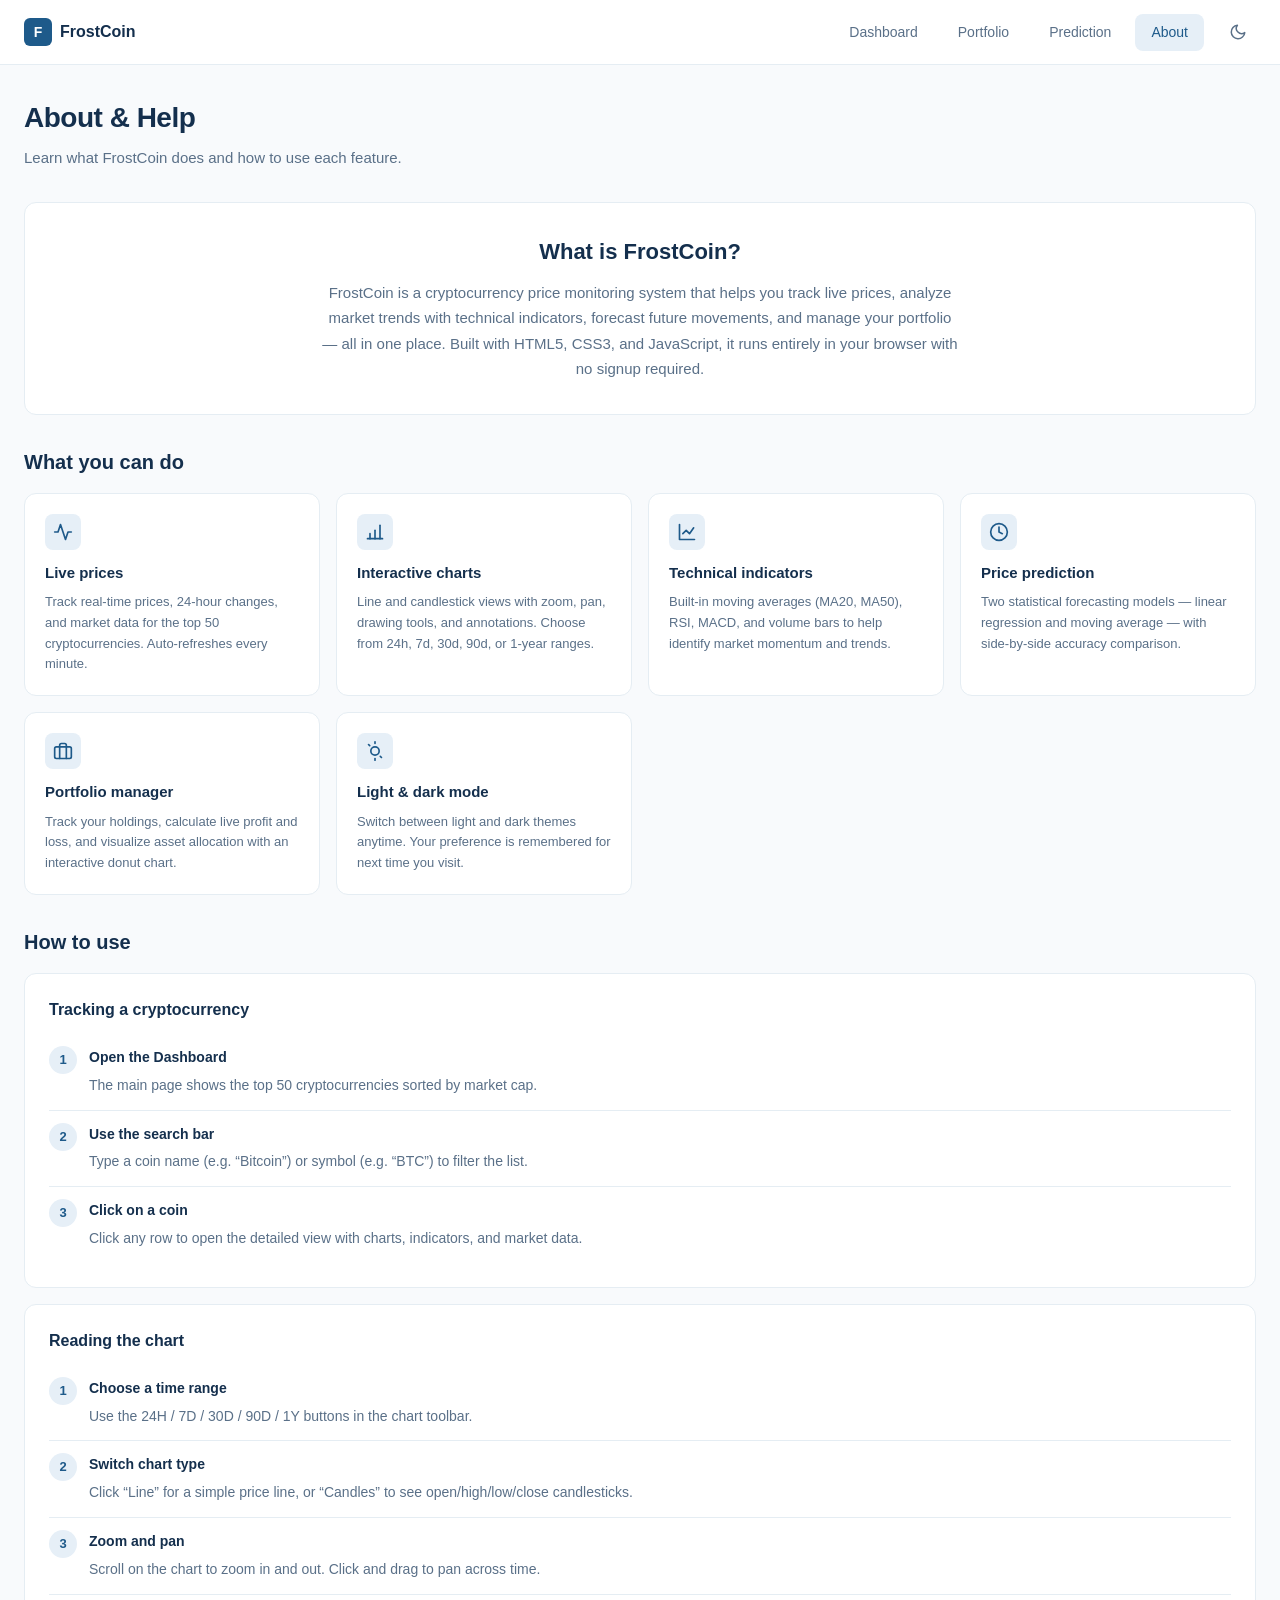
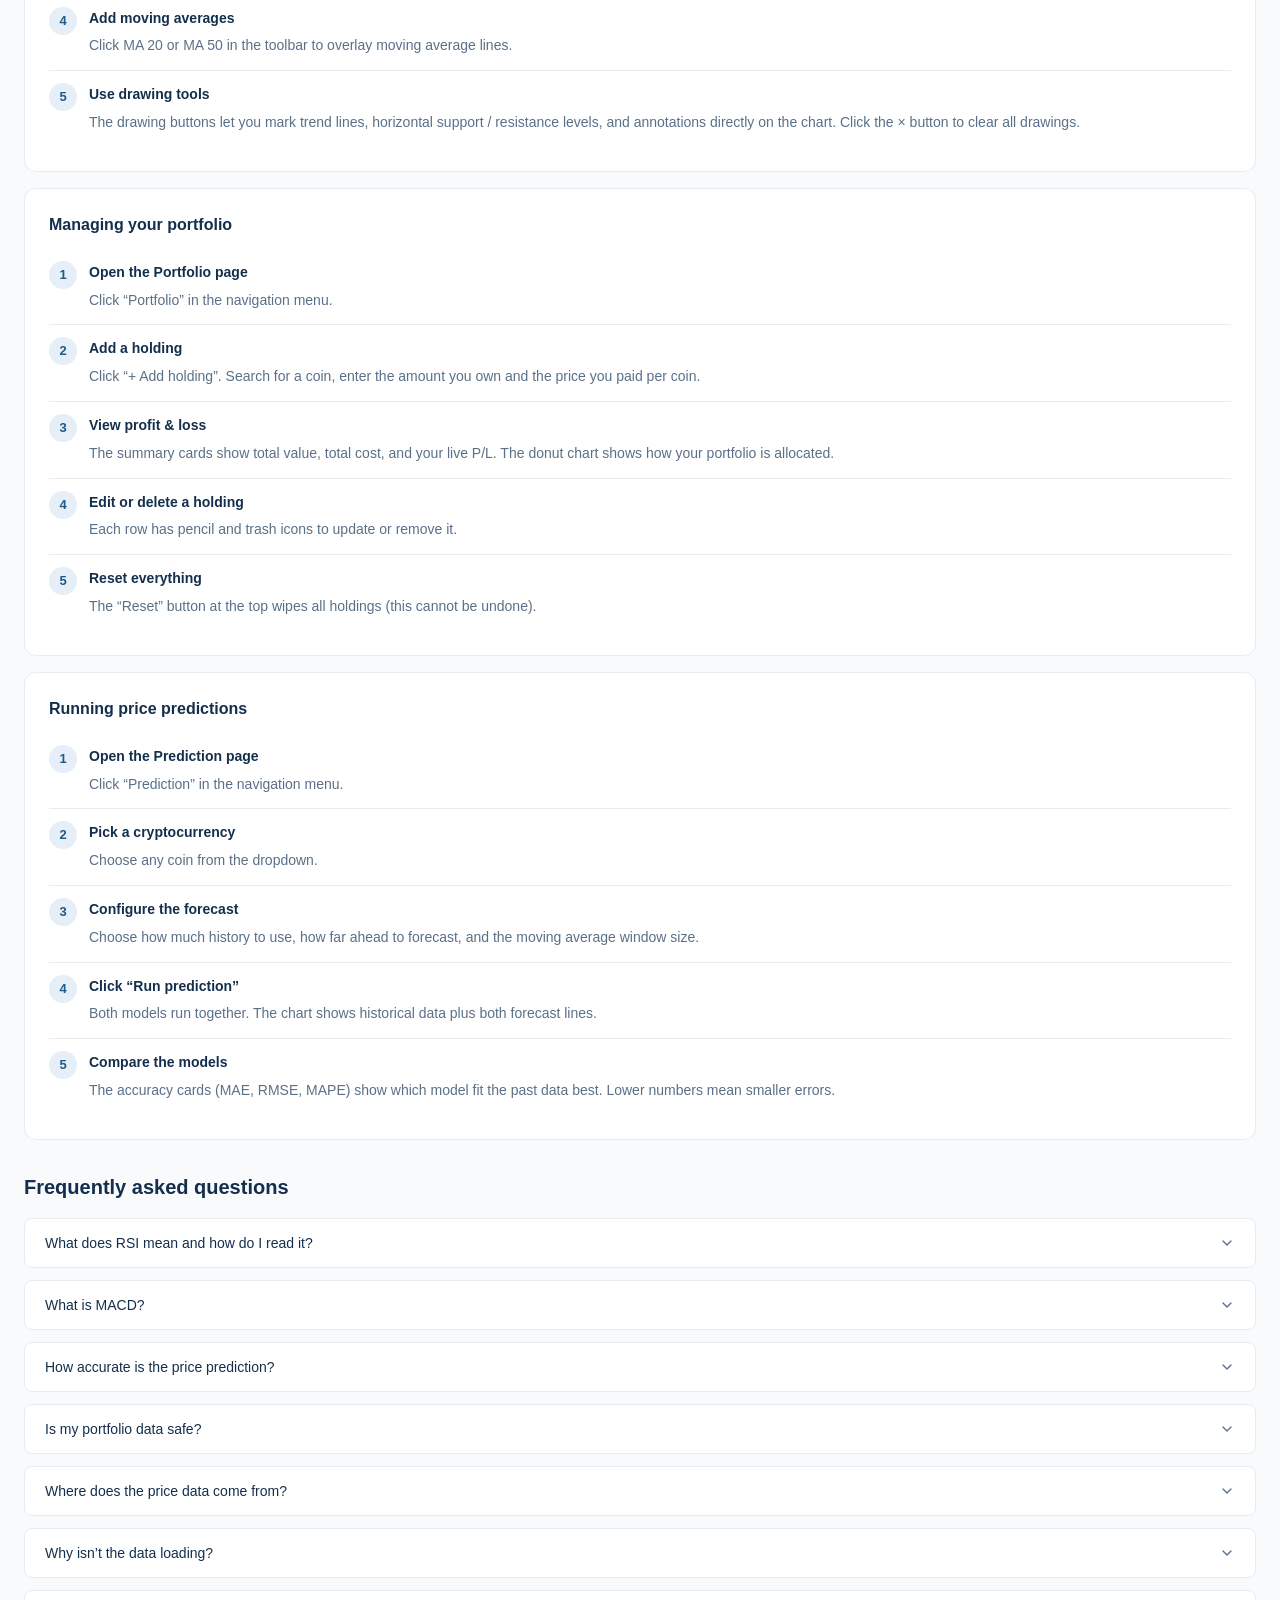
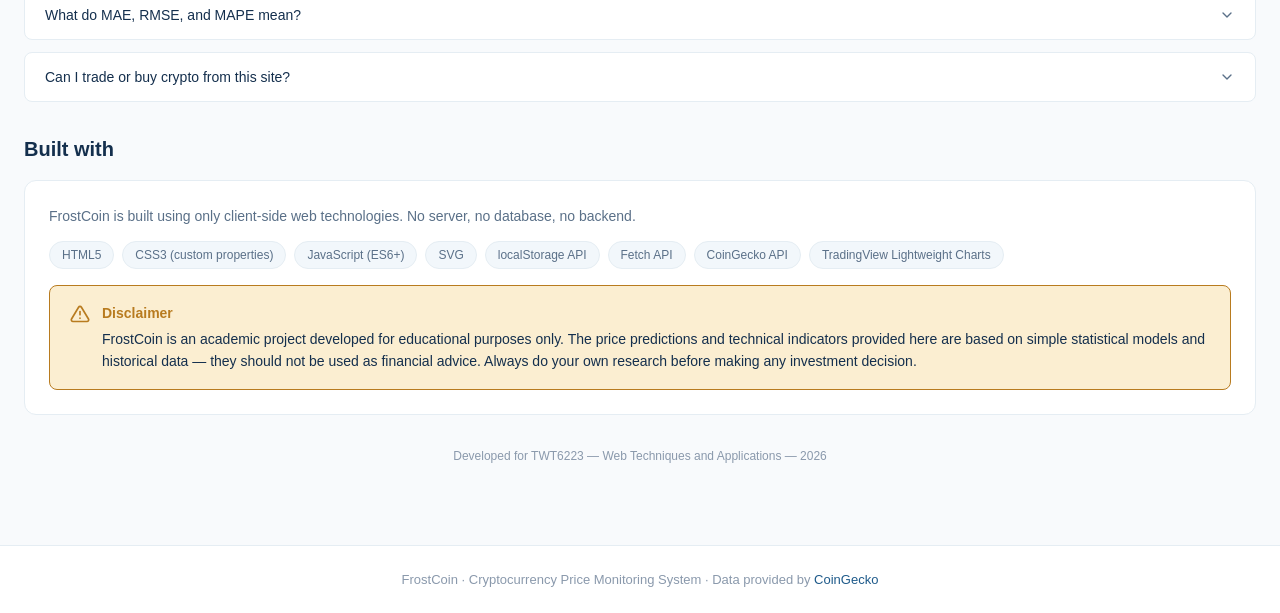
==== crypto-app/pages/about.html @ dbe39cd3 "Add About & Help page with FAQ" ====
<!DOCTYPE html>
<html lang="en">
<head>
    <meta charset="UTF-8">
    <meta name="viewport" content="width=device-width, initial-scale=1.0">
    <title>About &amp; Help — FrostCoin</title>
    <link rel="stylesheet" href="../css/styles.css">

    <!-- Apply saved theme immediately to avoid a flash of light theme on load -->
    <script>
        (function () {
            try {
                var saved = localStorage.getItem('frostcoin-theme');
                if (saved === 'dark') {
                    document.documentElement.setAttribute('data-theme', 'dark');
                }
            } catch (e) { /* localStorage blocked — default to light */ }
        })();
    </script>
</head>
<body>

    <!-- ============ Site header ============ -->
    <header class="site-header">
        <div class="header-container">
            <a href="../index.html" class="logo">
                <span class="logo-mark">F</span>
                <span>FrostCoin</span>
            </a>
            <nav class="main-nav">
                <a href="../index.html" class="nav-link">Dashboard</a>
                <a href="portfolio.html" class="nav-link">Portfolio</a>
                <a href="prediction.html" class="nav-link">Prediction</a>
                <a href="about.html" class="nav-link">About</a>

                <!-- Theme toggle: SVG icons drawn from scratch -->
                <button id="theme-toggle" class="theme-toggle"
                        aria-label="Toggle light or dark theme" title="Toggle theme">
                    <svg class="icon-sun" viewBox="0 0 24 24" fill="none"
                         stroke="currentColor" stroke-width="2"
                         stroke-linecap="round" stroke-linejoin="round">
                        <circle cx="12" cy="12" r="4"/>
                        <line x1="12" y1="2"  x2="12" y2="4"/>
                        <line x1="12" y1="20" x2="12" y2="22"/>
                        <line x1="2"  y1="12" x2="4"  y2="12"/>
                        <line x1="20" y1="12" x2="22" y2="12"/>
                        <line x1="4.93"  y1="4.93"  x2="6.34"  y2="6.34"/>
                        <line x1="17.66" y1="17.66" x2="19.07" y2="19.07"/>
                        <line x1="4.93"  y1="19.07" x2="6.34"  y2="17.66"/>
                        <line x1="17.66" y1="6.34"  x2="19.07" y2="4.93"/>
                    </svg>
                    <svg class="icon-moon" viewBox="0 0 24 24" fill="none"
                         stroke="currentColor" stroke-width="2"
                         stroke-linecap="round" stroke-linejoin="round">
                        <path d="M21 12.79A9 9 0 1 1 11.21 3 7 7 0 0 0 21 12.79z"/>
                    </svg>
                </button>
            </nav>
        </div>
    </header>

    <!-- ============ Main content ============ -->
    <main class="page-container">

        <div class="page-header">
            <h1 class="page-title">About &amp; Help</h1>
            <p class="page-subtitle">Learn what FrostCoin does and how to use each feature.</p>
        </div>

        <!-- ===== Hero / Intro ===== -->
        <div class="about-hero">
            <h2>What is FrostCoin?</h2>
            <p>
                FrostCoin is a cryptocurrency price monitoring system that helps you
                track live prices, analyze market trends with technical indicators,
                forecast future movements, and manage your portfolio &mdash; all in one
                place. Built with HTML5, CSS3, and JavaScript, it runs entirely in
                your browser with no signup required.
            </p>
        </div>

        <!-- ===== Features overview ===== -->
        <h2 class="section-title">What you can do</h2>
        <div class="feature-grid">
            <!-- Feature 1: Live Prices -->
            <div class="feature-card">
                <div class="feature-icon">
                    <svg viewBox="0 0 24 24" fill="none" stroke="currentColor" stroke-width="2"
                         stroke-linecap="round" stroke-linejoin="round">
                        <polyline points="22 12 18 12 15 21 9 3 6 12 2 12"/>
                    </svg>
                </div>
                <div class="feature-title">Live prices</div>
                <p class="feature-desc">
                    Track real-time prices, 24-hour changes, and market data for the
                    top 50 cryptocurrencies. Auto-refreshes every minute.
                </p>
            </div>

            <!-- Feature 2: Charts -->
            <div class="feature-card">
                <div class="feature-icon">
                    <svg viewBox="0 0 24 24" fill="none" stroke="currentColor" stroke-width="2"
                         stroke-linecap="round" stroke-linejoin="round">
                        <line x1="12" y1="20" x2="12" y2="10"/>
                        <line x1="18" y1="20" x2="18" y2="4"/>
                        <line x1="6"  y1="20" x2="6"  y2="14"/>
                        <line x1="3"  y1="20" x2="21" y2="20"/>
                    </svg>
                </div>
                <div class="feature-title">Interactive charts</div>
                <p class="feature-desc">
                    Line and candlestick views with zoom, pan, drawing tools, and
                    annotations. Choose from 24h, 7d, 30d, 90d, or 1-year ranges.
                </p>
            </div>

            <!-- Feature 3: Indicators -->
            <div class="feature-card">
                <div class="feature-icon">
                    <svg viewBox="0 0 24 24" fill="none" stroke="currentColor" stroke-width="2"
                         stroke-linecap="round" stroke-linejoin="round">
                        <path d="M3 3v18h18"/>
                        <path d="M7 14l4-4 4 4 5-7"/>
                    </svg>
                </div>
                <div class="feature-title">Technical indicators</div>
                <p class="feature-desc">
                    Built-in moving averages (MA20, MA50), RSI, MACD, and volume bars
                    to help identify market momentum and trends.
                </p>
            </div>

            <!-- Feature 4: Prediction -->
            <div class="feature-card">
                <div class="feature-icon">
                    <svg viewBox="0 0 24 24" fill="none" stroke="currentColor" stroke-width="2"
                         stroke-linecap="round" stroke-linejoin="round">
                        <circle cx="12" cy="12" r="10"/>
                        <polyline points="12 6 12 12 16 14"/>
                    </svg>
                </div>
                <div class="feature-title">Price prediction</div>
                <p class="feature-desc">
                    Two statistical forecasting models &mdash; linear regression and
                    moving average &mdash; with side-by-side accuracy comparison.
                </p>
            </div>

            <!-- Feature 5: Portfolio -->
            <div class="feature-card">
                <div class="feature-icon">
                    <svg viewBox="0 0 24 24" fill="none" stroke="currentColor" stroke-width="2"
                         stroke-linecap="round" stroke-linejoin="round">
                        <rect x="2" y="7" width="20" height="14" rx="2" ry="2"/>
                        <path d="M16 21V5a2 2 0 0 0-2-2h-4a2 2 0 0 0-2 2v16"/>
                    </svg>
                </div>
                <div class="feature-title">Portfolio manager</div>
                <p class="feature-desc">
                    Track your holdings, calculate live profit and loss, and visualize
                    asset allocation with an interactive donut chart.
                </p>
            </div>

            <!-- Feature 6: Themes -->
            <div class="feature-card">
                <div class="feature-icon">
                    <svg viewBox="0 0 24 24" fill="none" stroke="currentColor" stroke-width="2"
                         stroke-linecap="round" stroke-linejoin="round">
                        <circle cx="12" cy="12" r="5"/>
                        <line x1="12" y1="1" x2="12" y2="3"/>
                        <line x1="12" y1="21" x2="12" y2="23"/>
                        <line x1="4.22" y1="4.22" x2="5.64" y2="5.64"/>
                        <line x1="18.36" y1="18.36" x2="19.78" y2="19.78"/>
                    </svg>
                </div>
                <div class="feature-title">Light &amp; dark mode</div>
                <p class="feature-desc">
                    Switch between light and dark themes anytime. Your preference is
                    remembered for next time you visit.
                </p>
            </div>
        </div>

        <!-- ===== How-to guides ===== -->
        <h2 class="section-title">How to use</h2>

        <!-- Guide 1: Track a coin -->
        <div class="card" style="margin-bottom: var(--space-4);">
            <h3 class="card-title" style="margin-bottom: var(--space-3);">Tracking a cryptocurrency</h3>
            <ol class="steps-list">
                <li>
                    <strong>Open the Dashboard</strong>
                    The main page shows the top 50 cryptocurrencies sorted by market cap.
                </li>
                <li>
                    <strong>Use the search bar</strong>
                    Type a coin name (e.g. &ldquo;Bitcoin&rdquo;) or symbol (e.g. &ldquo;BTC&rdquo;)
                    to filter the list.
                </li>
                <li>
                    <strong>Click on a coin</strong>
                    Click any row to open the detailed view with charts, indicators, and
                    market data.
                </li>
            </ol>
        </div>

        <!-- Guide 2: Read the charts -->
        <div class="card" style="margin-bottom: var(--space-4);">
            <h3 class="card-title" style="margin-bottom: var(--space-3);">Reading the chart</h3>
            <ol class="steps-list">
                <li>
                    <strong>Choose a time range</strong>
                    Use the 24H / 7D / 30D / 90D / 1Y buttons in the chart toolbar.
                </li>
                <li>
                    <strong>Switch chart type</strong>
                    Click &ldquo;Line&rdquo; for a simple price line, or &ldquo;Candles&rdquo;
                    to see open/high/low/close candlesticks.
                </li>
                <li>
                    <strong>Zoom and pan</strong>
                    Scroll on the chart to zoom in and out. Click and drag to pan
                    across time.
                </li>
                <li>
                    <strong>Add moving averages</strong>
                    Click MA 20 or MA 50 in the toolbar to overlay moving average lines.
                </li>
                <li>
                    <strong>Use drawing tools</strong>
                    The drawing buttons let you mark trend lines, horizontal support /
                    resistance levels, and annotations directly on the chart. Click the
                    &times; button to clear all drawings.
                </li>
            </ol>
        </div>

        <!-- Guide 3: Manage portfolio -->
        <div class="card" style="margin-bottom: var(--space-4);">
            <h3 class="card-title" style="margin-bottom: var(--space-3);">Managing your portfolio</h3>
            <ol class="steps-list">
                <li>
                    <strong>Open the Portfolio page</strong>
                    Click &ldquo;Portfolio&rdquo; in the navigation menu.
                </li>
                <li>
                    <strong>Add a holding</strong>
                    Click &ldquo;+ Add holding&rdquo;. Search for a coin, enter the
                    amount you own and the price you paid per coin.
                </li>
                <li>
                    <strong>View profit &amp; loss</strong>
                    The summary cards show total value, total cost, and your live P/L.
                    The donut chart shows how your portfolio is allocated.
                </li>
                <li>
                    <strong>Edit or delete a holding</strong>
                    Each row has pencil and trash icons to update or remove it.
                </li>
                <li>
                    <strong>Reset everything</strong>
                    The &ldquo;Reset&rdquo; button at the top wipes all holdings (this
                    cannot be undone).
                </li>
            </ol>
        </div>

        <!-- Guide 4: Use prediction -->
        <div class="card" style="margin-bottom: var(--space-4);">
            <h3 class="card-title" style="margin-bottom: var(--space-3);">Running price predictions</h3>
            <ol class="steps-list">
                <li>
                    <strong>Open the Prediction page</strong>
                    Click &ldquo;Prediction&rdquo; in the navigation menu.
                </li>
                <li>
                    <strong>Pick a cryptocurrency</strong>
                    Choose any coin from the dropdown.
                </li>
                <li>
                    <strong>Configure the forecast</strong>
                    Choose how much history to use, how far ahead to forecast, and the
                    moving average window size.
                </li>
                <li>
                    <strong>Click &ldquo;Run prediction&rdquo;</strong>
                    Both models run together. The chart shows historical data plus
                    both forecast lines.
                </li>
                <li>
                    <strong>Compare the models</strong>
                    The accuracy cards (MAE, RMSE, MAPE) show which model fit the past
                    data best. Lower numbers mean smaller errors.
                </li>
            </ol>
        </div>

        <!-- ===== FAQ ===== -->
        <h2 class="section-title">Frequently asked questions</h2>
        <ul class="faq-list">

            <li class="faq-item">
                <button class="faq-question">
                    What does RSI mean and how do I read it?
                    <svg class="faq-toggle-icon" viewBox="0 0 24 24" fill="none"
                         stroke="currentColor" stroke-width="2"
                         stroke-linecap="round" stroke-linejoin="round">
                        <polyline points="6 9 12 15 18 9"/>
                    </svg>
                </button>
                <div class="faq-answer">
                    RSI (Relative Strength Index) is a momentum indicator that ranges
                    from 0 to 100. Traditionally, an RSI above 70 suggests the asset
                    may be <em>overbought</em> (price has risen too fast and could
                    reverse), while an RSI below 30 suggests it may be <em>oversold</em>
                    (price has fallen too fast and could bounce). Values between 30
                    and 70 indicate neutral momentum.
                </div>
            </li>

            <li class="faq-item">
                <button class="faq-question">
                    What is MACD?
                    <svg class="faq-toggle-icon" viewBox="0 0 24 24" fill="none"
                         stroke="currentColor" stroke-width="2"
                         stroke-linecap="round" stroke-linejoin="round">
                        <polyline points="6 9 12 15 18 9"/>
                    </svg>
                </button>
                <div class="faq-answer">
                    MACD (Moving Average Convergence Divergence) compares a fast
                    exponential moving average (12 periods) with a slow one (26
                    periods). When MACD is above its signal line (9-period EMA of
                    MACD), momentum is generally bullish. When MACD is below the
                    signal line, momentum is generally bearish.
                </div>
            </li>

            <li class="faq-item">
                <button class="faq-question">
                    How accurate is the price prediction?
                    <svg class="faq-toggle-icon" viewBox="0 0 24 24" fill="none"
                         stroke="currentColor" stroke-width="2"
                         stroke-linecap="round" stroke-linejoin="round">
                        <polyline points="6 9 12 15 18 9"/>
                    </svg>
                </button>
                <div class="faq-answer">
                    The two models in FrostCoin (linear regression and moving average)
                    are simple statistical forecasts based on historical price data
                    only. They cannot account for news, regulation, sentiment, or
                    other real-world events that drive cryptocurrency prices. The
                    accuracy metrics (MAE, RMSE, MAPE) shown on the prediction page
                    measure how well each model fits past data &mdash; not how well it
                    will predict the future. <strong>These predictions are not
                    financial advice.</strong>
                </div>
            </li>

            <li class="faq-item">
                <button class="faq-question">
                    Is my portfolio data safe?
                    <svg class="faq-toggle-icon" viewBox="0 0 24 24" fill="none"
                         stroke="currentColor" stroke-width="2"
                         stroke-linecap="round" stroke-linejoin="round">
                        <polyline points="6 9 12 15 18 9"/>
                    </svg>
                </button>
                <div class="faq-answer">
                    All portfolio data is stored locally in your own browser using
                    localStorage. Nothing is sent to any server. Clearing your browser
                    data or using a different browser will remove your portfolio. There
                    is no signup, no account, and no cloud sync.
                </div>
            </li>

            <li class="faq-item">
                <button class="faq-question">
                    Where does the price data come from?
                    <svg class="faq-toggle-icon" viewBox="0 0 24 24" fill="none"
                         stroke="currentColor" stroke-width="2"
                         stroke-linecap="round" stroke-linejoin="round">
                        <polyline points="6 9 12 15 18 9"/>
                    </svg>
                </button>
                <div class="faq-answer">
                    All cryptocurrency data comes from the
                    <a href="https://www.coingecko.com/" target="_blank" rel="noopener">CoinGecko</a>
                    public API. CoinGecko aggregates data from hundreds of exchanges
                    and updates roughly every 1&ndash;2 minutes. FrostCoin caches API
                    responses for 60 seconds to stay within free-tier rate limits.
                </div>
            </li>

            <li class="faq-item">
                <button class="faq-question">
                    Why isn&rsquo;t the data loading?
                    <svg class="faq-toggle-icon" viewBox="0 0 24 24" fill="none"
                         stroke="currentColor" stroke-width="2"
                         stroke-linecap="round" stroke-linejoin="round">
                        <polyline points="6 9 12 15 18 9"/>
                    </svg>
                </button>
                <div class="faq-answer">
                    A few common causes: (1) you&rsquo;re offline &mdash; FrostCoin needs
                    internet to fetch live prices; (2) the CoinGecko free API is
                    temporarily rate-limited &mdash; wait a minute and refresh;
                    (3) your browser is blocking the request &mdash; try a different
                    browser or check the developer console for errors.
                </div>
            </li>

            <li class="faq-item">
                <button class="faq-question">
                    What do MAE, RMSE, and MAPE mean?
                    <svg class="faq-toggle-icon" viewBox="0 0 24 24" fill="none"
                         stroke="currentColor" stroke-width="2"
                         stroke-linecap="round" stroke-linejoin="round">
                        <polyline points="6 9 12 15 18 9"/>
                    </svg>
                </button>
                <div class="faq-answer">
                    These are accuracy metrics that measure how close a model&rsquo;s
                    predictions were to the actual prices.
                    <strong>MAE</strong> (Mean Absolute Error) is the average absolute
                    difference in dollars.
                    <strong>RMSE</strong> (Root Mean Squared Error) is similar but
                    penalizes large errors more heavily.
                    <strong>MAPE</strong> (Mean Absolute Percentage Error) expresses
                    the error as a percentage of the actual price, which is useful
                    when comparing different coins. Lower numbers indicate better fit.
                </div>
            </li>

            <li class="faq-item">
                <button class="faq-question">
                    Can I trade or buy crypto from this site?
                    <svg class="faq-toggle-icon" viewBox="0 0 24 24" fill="none"
                         stroke="currentColor" stroke-width="2"
                         stroke-linecap="round" stroke-linejoin="round">
                        <polyline points="6 9 12 15 18 9"/>
                    </svg>
                </button>
                <div class="faq-answer">
                    No. FrostCoin is a monitoring and analysis tool only. You cannot
                    buy, sell, or transfer cryptocurrency through this site. The
                    portfolio feature is for tracking purposes &mdash; you record what
                    you already own elsewhere.
                </div>
            </li>

        </ul>

        <!-- ===== Tech stack ===== -->
        <h2 class="section-title">Built with</h2>
        <div class="card">
            <p style="color: var(--text-secondary); font-size: 14px; line-height: 1.7;">
                FrostCoin is built using only client-side web technologies. No
                server, no database, no backend.
            </p>
            <div class="tech-stack">
                <span class="tech-pill">HTML5</span>
                <span class="tech-pill">CSS3 (custom properties)</span>
                <span class="tech-pill">JavaScript (ES6+)</span>
                <span class="tech-pill">SVG</span>
                <span class="tech-pill">localStorage API</span>
                <span class="tech-pill">Fetch API</span>
                <span class="tech-pill">CoinGecko API</span>
                <span class="tech-pill">TradingView Lightweight Charts</span>
            </div>

            <!-- Disclaimer -->
            <div class="disclaimer">
                <svg viewBox="0 0 24 24" fill="none" stroke="currentColor" stroke-width="2"
                     stroke-linecap="round" stroke-linejoin="round">
                    <path d="M10.29 3.86L1.82 18a2 2 0 0 0 1.71 3h16.94a2 2 0 0 0 1.71-3L13.71 3.86a2 2 0 0 0-3.42 0z"/>
                    <line x1="12" y1="9"  x2="12" y2="13"/>
                    <line x1="12" y1="17" x2="12.01" y2="17"/>
                </svg>
                <div>
                    <strong>Disclaimer</strong>
                    FrostCoin is an academic project developed for educational purposes
                    only. The price predictions and technical indicators provided here
                    are based on simple statistical models and historical data &mdash;
                    they should not be used as financial advice. Always do your own
                    research before making any investment decision.
                </div>
            </div>
        </div>

        <!-- Course context -->
        <p style="text-align: center; color: var(--text-tertiary); font-size: 12px; margin-top: var(--space-8);">
            Developed for TWT6223 &mdash; Web Techniques and Applications &mdash; 2026
        </p>

    </main>

    <!-- ============ Footer ============ -->
    <footer class="site-footer">
        <p>FrostCoin &middot; Cryptocurrency Price Monitoring System &middot;
           Data provided by <a href="https://www.coingecko.com/" target="_blank" rel="noopener">CoinGecko</a></p>
    </footer>

    <!-- ============ Application scripts ============ -->
    <script src="../js/theme.js"></script>
    <script src="../js/utils.js"></script>
    <script src="../js/about.js"></script>
</body>
</html>
---- crypto-app/css/styles.css ----
/* ==========================================================================
   Cryptocurrency Price Monitoring System — Main Stylesheet
   Design palette: Arctic Ice (Option B)
   ========================================================================== */


/* --------------------------------------------------------------------------
   1. Design tokens (CSS variables)
   All colors, spacing, fonts in one place. Edit here to update entire site.
   -------------------------------------------------------------------------- */
:root {
    /* Backgrounds */
    --bg-page: #F8FAFC;
    --bg-card: #FFFFFF;
    --bg-hover: #F2F7FB;
    --bg-input: #FFFFFF;

    /* Text */
    --text-primary: #142F4D;
    --text-secondary: #5A7088;
    --text-tertiary: #8A99AC;
    --text-inverse: #FFFFFF;

    /* Accent (Arctic blue) */
    --accent: #1E5A8A;
    --accent-light: #3B85C4;
    --accent-bg: #E6EFF7;

    /* Semantic */
    --success: #2E6B3F;
    --success-bg: #DCEBDC;
    --danger: #B23A3A;
    --danger-bg: #F7E0E0;
    --warning: #B87B1F;
    --warning-bg: #FBEED1;

    /* Borders */
    --border-light: #E5EDF3;
    --border-medium: #D0DCE7;
    --border-strong: #A8BACB;

    /* Spacing */
    --space-1: 4px;
    --space-2: 8px;
    --space-3: 12px;
    --space-4: 16px;
    --space-5: 20px;
    --space-6: 24px;
    --space-8: 32px;
    --space-10: 40px;
    --space-12: 48px;

    /* Radius */
    --radius-sm: 6px;
    --radius-md: 8px;
    --radius-lg: 12px;
    --radius-full: 999px;

    /* Typography */
    --font-sans: -apple-system, BlinkMacSystemFont, "Segoe UI", Roboto,
                 "Helvetica Neue", Arial, sans-serif;
    --font-mono: "SF Mono", Monaco, Consolas, "Courier New", monospace;

    /* Transitions */
    --transition-fast: 0.15s ease;
    --transition-base: 0.25s ease;

    /* Shadows */
    --shadow-sm: 0 1px 2px rgba(20, 47, 77, 0.04);
    --shadow-md: 0 2px 8px rgba(20, 47, 77, 0.06);
}


/* --------------------------------------------------------------------------
   1b. Dark mode overrides
   When the <html> element has the attribute data-theme="dark", these
   variables override the defaults defined in :root above. Because every
   color in the app references a CSS variable, switching themes is instant.
   -------------------------------------------------------------------------- */
html[data-theme="dark"] {
    /* Backgrounds — deep navy, NOT pure black (research shows pure black
       causes excessive contrast and eye strain) */
    --bg-page: #0F1B2D;
    --bg-card: #162338;
    --bg-hover: #1E2D45;
    --bg-input: #1E2D45;

    /* Text */
    --text-primary:   #E8EEF5;
    --text-secondary: #A0B0C5;
    --text-tertiary:  #6F8198;
    --text-inverse:   #0F1B2D;

    /* Accent — slightly brighter blue for dark backgrounds */
    --accent:       #5BA3DD;
    --accent-light: #7DBBE8;
    --accent-bg:    rgba(91, 163, 221, 0.15);

    /* Semantic — desaturated for dark backgrounds (Material Design guideline) */
    --success:    #6FAF7E;
    --success-bg: rgba(111, 175, 126, 0.15);
    --danger:     #D67878;
    --danger-bg:  rgba(214, 120, 120, 0.15);
    --warning:    #DDA651;
    --warning-bg: rgba(221, 166, 81, 0.15);

    /* Borders */
    --border-light:  #243450;
    --border-medium: #324562;
    --border-strong: #4A5F7E;

    /* Shadows — slightly darker on dark backgrounds */
    --shadow-sm: 0 1px 2px rgba(0, 0, 0, 0.20);
    --shadow-md: 0 2px 8px rgba(0, 0, 0, 0.25);
}


/* --------------------------------------------------------------------------
   1c. Theme toggle button
   -------------------------------------------------------------------------- */
.theme-toggle {
    width: 36px;
    height: 36px;
    border-radius: var(--radius-md);
    background: transparent;
    color: var(--text-secondary);
    display: flex;
    align-items: center;
    justify-content: center;
    transition: all var(--transition-fast);
    margin-left: var(--space-2);
}

.theme-toggle:hover {
    background: var(--bg-hover);
    color: var(--text-primary);
}

.theme-toggle svg {
    width: 18px;
    height: 18px;
}

/* Show sun icon when in dark mode (so user clicks it to go to light mode),
   show moon icon when in light mode (so user clicks it to go to dark mode) */
.theme-toggle .icon-sun  { display: none; }
.theme-toggle .icon-moon { display: block; }
html[data-theme="dark"] .theme-toggle .icon-sun  { display: block; }
html[data-theme="dark"] .theme-toggle .icon-moon { display: none; }


/* --------------------------------------------------------------------------
   2. Reset and base
   -------------------------------------------------------------------------- */
*, *::before, *::after { box-sizing: border-box; margin: 0; padding: 0; }

html { font-size: 16px; scroll-behavior: smooth; }

body {
    font-family: var(--font-sans);
    font-size: 14px;
    line-height: 1.5;
    color: var(--text-primary);
    background-color: var(--bg-page);
    -webkit-font-smoothing: antialiased;
    min-height: 100vh;
    display: flex;
    flex-direction: column;
}

a { color: var(--accent); text-decoration: none; transition: color var(--transition-fast); }
a:hover { color: var(--accent-light); }

button { font-family: inherit; cursor: pointer; border: none; background: none; }
input, select, textarea { font-family: inherit; font-size: inherit; }


/* --------------------------------------------------------------------------
   3. Header / Navigation
   -------------------------------------------------------------------------- */
.site-header {
    background-color: var(--bg-card);
    border-bottom: 1px solid var(--border-light);
    position: sticky;
    top: 0;
    z-index: 100;
}

.header-container {
    max-width: 1280px;
    margin: 0 auto;
    padding: 0 var(--space-6);
    display: flex;
    align-items: center;
    justify-content: space-between;
    height: 64px;
}

.logo {
    display: flex;
    align-items: center;
    gap: var(--space-2);
    font-size: 16px;
    font-weight: 600;
    color: var(--text-primary);
}

.logo-mark {
    width: 28px;
    height: 28px;
    border-radius: var(--radius-sm);
    background: var(--accent);
    display: flex;
    align-items: center;
    justify-content: center;
    color: var(--text-inverse);
    font-weight: 700;
    font-size: 14px;
}

.main-nav { display: flex; gap: var(--space-2); }

.nav-link {
    padding: var(--space-2) var(--space-4);
    border-radius: var(--radius-md);
    font-size: 14px;
    font-weight: 500;
    color: var(--text-secondary);
    transition: all var(--transition-fast);
}

.nav-link:hover { background-color: var(--bg-hover); color: var(--text-primary); }
.nav-link.active { background-color: var(--accent-bg); color: var(--accent); }


/* --------------------------------------------------------------------------
   4. Layout containers
   -------------------------------------------------------------------------- */
.page-container {
    max-width: 1280px;
    margin: 0 auto;
    padding: var(--space-8) var(--space-6);
    width: 100%;
    flex: 1;
}

.page-header { margin-bottom: var(--space-8); }

.page-title {
    font-size: 28px;
    font-weight: 600;
    color: var(--text-primary);
    margin-bottom: var(--space-2);
    letter-spacing: -0.5px;
}

.page-subtitle { font-size: 15px; color: var(--text-secondary); }


/* --------------------------------------------------------------------------
   5. Cards
   -------------------------------------------------------------------------- */
.card {
    background-color: var(--bg-card);
    border: 1px solid var(--border-light);
    border-radius: var(--radius-lg);
    padding: var(--space-6);
    transition: border-color var(--transition-fast);
}

.card:hover { border-color: var(--border-medium); }

.card-header {
    display: flex;
    align-items: center;
    justify-content: space-between;
    margin-bottom: var(--space-4);
    padding-bottom: var(--space-4);
    border-bottom: 1px solid var(--border-light);
    flex-wrap: wrap;
    gap: var(--space-3);
}

.card-title { font-size: 16px; font-weight: 600; color: var(--text-primary); }


/* --------------------------------------------------------------------------
   6. Stat / Metric cards
   -------------------------------------------------------------------------- */
.stat-grid {
    display: grid;
    grid-template-columns: repeat(auto-fit, minmax(200px, 1fr));
    gap: var(--space-4);
    margin-bottom: var(--space-8);
}

.stat-card {
    background: var(--bg-card);
    border: 1px solid var(--border-light);
    border-radius: var(--radius-lg);
    padding: var(--space-5);
}

.stat-label {
    font-size: 12px;
    font-weight: 500;
    color: var(--text-secondary);
    text-transform: uppercase;
    letter-spacing: 0.5px;
    margin-bottom: var(--space-2);
}

.stat-value {
    font-size: 24px;
    font-weight: 600;
    color: var(--text-primary);
    margin-bottom: var(--space-1);
}

.stat-change { font-size: 13px; font-weight: 500; }
.stat-change.positive { color: var(--success); }
.stat-change.negative { color: var(--danger); }


/* --------------------------------------------------------------------------
   7. Search bar
   -------------------------------------------------------------------------- */
.search-wrapper { position: relative; margin-bottom: var(--space-6); }

.search-input {
    width: 100%;
    padding: var(--space-3) var(--space-4) var(--space-3) var(--space-10);
    border: 1px solid var(--border-light);
    border-radius: var(--radius-md);
    background: var(--bg-input);
    font-size: 14px;
    color: var(--text-primary);
    transition: all var(--transition-fast);
}

.search-input:focus {
    outline: none;
    border-color: var(--accent);
    box-shadow: 0 0 0 3px var(--accent-bg);
}

.search-input::placeholder { color: var(--text-tertiary); }

.search-icon {
    position: absolute;
    left: var(--space-4);
    top: 50%;
    transform: translateY(-50%);
    width: 16px;
    height: 16px;
    color: var(--text-tertiary);
    pointer-events: none;
}


/* --------------------------------------------------------------------------
   8. Coin table
   -------------------------------------------------------------------------- */
.coin-table-wrapper {
    background: var(--bg-card);
    border: 1px solid var(--border-light);
    border-radius: var(--radius-lg);
    overflow: hidden;
}

.coin-table { width: 100%; border-collapse: collapse; }

.coin-table thead {
    background: var(--bg-hover);
    border-bottom: 1px solid var(--border-light);
}

.coin-table th {
    padding: var(--space-3) var(--space-4);
    text-align: left;
    font-size: 12px;
    font-weight: 500;
    color: var(--text-secondary);
    text-transform: uppercase;
    letter-spacing: 0.5px;
}

.coin-table th.numeric, .coin-table td.numeric { text-align: right; }

.coin-table td {
    padding: var(--space-4);
    border-bottom: 1px solid var(--border-light);
    font-size: 14px;
    color: var(--text-primary);
    vertical-align: middle;
}

.coin-table tr:last-child td { border-bottom: none; }

.coin-table tbody tr {
    cursor: pointer;
    transition: background var(--transition-fast);
}

.coin-table tbody tr:hover { background: var(--bg-hover); }

.coin-name-cell {
    display: flex;
    align-items: center;
    gap: var(--space-3);
}

.coin-icon {
    width: 28px;
    height: 28px;
    border-radius: 50%;
    background: var(--bg-hover);
}

.coin-name { font-weight: 500; color: var(--text-primary); }

.coin-symbol {
    font-size: 12px;
    color: var(--text-secondary);
    text-transform: uppercase;
    margin-left: var(--space-2);
}

.price-change {
    font-weight: 500;
    padding: 2px var(--space-2);
    border-radius: var(--radius-sm);
    font-size: 13px;
    display: inline-block;
}

.price-change.positive { color: var(--success); background: var(--success-bg); }
.price-change.negative { color: var(--danger); background: var(--danger-bg); }


/* --------------------------------------------------------------------------
   9. Buttons
   -------------------------------------------------------------------------- */
.btn {
    display: inline-flex;
    align-items: center;
    justify-content: center;
    gap: var(--space-2);
    padding: var(--space-3) var(--space-5);
    border-radius: var(--radius-md);
    font-size: 14px;
    font-weight: 500;
    transition: all var(--transition-fast);
    border: 1px solid transparent;
    cursor: pointer;
}

.btn-primary { background: var(--accent); color: var(--text-inverse); }
.btn-primary:hover { background: var(--accent-light); }

.btn-secondary {
    background: var(--bg-card);
    color: var(--text-primary);
    border-color: var(--border-light);
}
.btn-secondary:hover { border-color: var(--border-medium); background: var(--bg-hover); }

.btn-danger { background: var(--danger-bg); color: var(--danger); }
.btn-danger:hover { background: #F0CECE; }

.btn-sm { padding: var(--space-2) var(--space-3); font-size: 13px; }


/* --------------------------------------------------------------------------
   10. Loading / error / empty states
   -------------------------------------------------------------------------- */
.loading-state, .error-state, .empty-state {
    padding: var(--space-12) var(--space-6);
    text-align: center;
    color: var(--text-secondary);
}

.loading-spinner {
    display: inline-block;
    width: 32px;
    height: 32px;
    border: 3px solid var(--border-light);
    border-top-color: var(--accent);
    border-radius: 50%;
    animation: spin 0.8s linear infinite;
    margin-bottom: var(--space-4);
}

@keyframes spin { to { transform: rotate(360deg); } }

.error-state .error-icon { font-size: 32px; margin-bottom: var(--space-3); color: var(--danger); }


/* --------------------------------------------------------------------------
   11. Toast notifications
   -------------------------------------------------------------------------- */
.toast-container {
    position: fixed;
    bottom: var(--space-6);
    right: var(--space-6);
    z-index: 1000;
    display: flex;
    flex-direction: column;
    gap: var(--space-2);
}

.toast {
    background: var(--bg-card);
    border: 1px solid var(--border-light);
    border-radius: var(--radius-md);
    padding: var(--space-3) var(--space-4);
    box-shadow: var(--shadow-md);
    font-size: 14px;
    min-width: 240px;
    animation: slideIn 0.25s ease;
}

.toast.success { border-left: 3px solid var(--success); }
.toast.error   { border-left: 3px solid var(--danger); }
.toast.warning { border-left: 3px solid var(--warning); }

@keyframes slideIn {
    from { transform: translateX(100%); opacity: 0; }
    to   { transform: translateX(0); opacity: 1; }
}


/* --------------------------------------------------------------------------
   12. Footer
   -------------------------------------------------------------------------- */
.site-footer {
    border-top: 1px solid var(--border-light);
    background: var(--bg-card);
    padding: var(--space-6);
    text-align: center;
    font-size: 13px;
    color: var(--text-tertiary);
    margin-top: var(--space-12);
}


/* --------------------------------------------------------------------------
   13. Chart-page-specific styles
   -------------------------------------------------------------------------- */
.coin-detail-header {
    display: flex;
    align-items: center;
    gap: var(--space-4);
    margin-bottom: var(--space-6);
    flex-wrap: wrap;
}

.coin-detail-icon {
    width: 48px;
    height: 48px;
    border-radius: 50%;
    background: var(--bg-hover);
}

.coin-detail-name {
    font-size: 24px;
    font-weight: 600;
    color: var(--text-primary);
}

.coin-detail-price {
    font-size: 32px;
    font-weight: 700;
    color: var(--text-primary);
    letter-spacing: -0.5px;
}

.chart-container {
    position: relative;
    width: 100%;
    height: 480px;
    background: var(--bg-card);
    border: 1px solid var(--border-light);
    border-radius: var(--radius-lg);
    overflow: hidden;
}

.chart-toolbar {
    display: flex;
    align-items: center;
    gap: var(--space-2);
    flex-wrap: wrap;
    padding: var(--space-3);
    border-bottom: 1px solid var(--border-light);
    background: var(--bg-hover);
}

.toolbar-group {
    display: flex;
    gap: 2px;
    background: var(--bg-card);
    border: 1px solid var(--border-light);
    border-radius: var(--radius-md);
    padding: 2px;
}

.toolbar-btn {
    padding: var(--space-1) var(--space-3);
    border-radius: var(--radius-sm);
    font-size: 13px;
    font-weight: 500;
    color: var(--text-secondary);
    transition: all var(--transition-fast);
    cursor: pointer;
}

.toolbar-btn:hover { background: var(--bg-hover); color: var(--text-primary); }
.toolbar-btn.active { background: var(--accent-bg); color: var(--accent); }

.chart-area { position: relative; width: 100%; height: 420px; }
.drawing-canvas {
    position: absolute;
    top: 0; left: 0;
    width: 100%; height: 100%;
    pointer-events: none;
    z-index: 5;
}
.drawing-canvas.active { pointer-events: auto; cursor: crosshair; }


/* --------------------------------------------------------------------------
   14. Indicator panel
   -------------------------------------------------------------------------- */
.indicator-grid {
    display: grid;
    grid-template-columns: repeat(auto-fit, minmax(180px, 1fr));
    gap: var(--space-4);
    margin-top: var(--space-6);
}

.indicator-card {
    background: var(--bg-card);
    border: 1px solid var(--border-light);
    border-radius: var(--radius-md);
    padding: var(--space-4);
}

.indicator-label {
    font-size: 11px;
    color: var(--text-secondary);
    text-transform: uppercase;
    letter-spacing: 0.5px;
    margin-bottom: var(--space-1);
}

.indicator-value { font-size: 20px; font-weight: 600; color: var(--text-primary); }
.indicator-hint { font-size: 12px; color: var(--text-tertiary); margin-top: var(--space-1); }


/* --------------------------------------------------------------------------
   15. Forms (Portfolio add/edit)
   -------------------------------------------------------------------------- */
.form-group { margin-bottom: var(--space-4); }

.form-label {
    display: block;
    font-size: 13px;
    font-weight: 500;
    color: var(--text-secondary);
    margin-bottom: var(--space-2);
}

.form-input, .form-select {
    width: 100%;
    padding: var(--space-3) var(--space-4);
    border: 1px solid var(--border-light);
    border-radius: var(--radius-md);
    background: var(--bg-input);
    font-size: 14px;
    color: var(--text-primary);
    transition: all var(--transition-fast);
}

.form-input:focus, .form-select:focus {
    outline: none;
    border-color: var(--accent);
    box-shadow: 0 0 0 3px var(--accent-bg);
}

.form-error {
    font-size: 12px;
    color: var(--danger);
    margin-top: var(--space-1);
    min-height: 16px;
}

.form-actions {
    display: flex;
    gap: var(--space-3);
    justify-content: flex-end;
    margin-top: var(--space-6);
}

.form-grid {
    display: grid;
    grid-template-columns: repeat(auto-fit, minmax(200px, 1fr));
    gap: var(--space-4);
}


/* --------------------------------------------------------------------------
   16. Modal
   -------------------------------------------------------------------------- */
.modal-overlay {
    position: fixed;
    inset: 0;
    background: rgba(20, 47, 77, 0.4);
    z-index: 200;
    display: flex;
    align-items: center;
    justify-content: center;
    padding: var(--space-4);
    animation: fadeIn 0.2s ease;
}

.modal {
    background: var(--bg-card);
    border-radius: var(--radius-lg);
    padding: var(--space-6);
    max-width: 480px;
    width: 100%;
    box-shadow: var(--shadow-md);
}

.modal-title {
    font-size: 18px;
    font-weight: 600;
    color: var(--text-primary);
    margin-bottom: var(--space-4);
}

@keyframes fadeIn {
    from { opacity: 0; }
    to   { opacity: 1; }
}


/* --------------------------------------------------------------------------
   17. Prediction page
   -------------------------------------------------------------------------- */
.prediction-controls {
    display: grid;
    grid-template-columns: repeat(auto-fit, minmax(200px, 1fr));
    gap: var(--space-4);
    margin-bottom: var(--space-6);
}

.model-comparison {
    display: grid;
    grid-template-columns: repeat(auto-fit, minmax(280px, 1fr));
    gap: var(--space-4);
    margin-top: var(--space-6);
}


/* --------------------------------------------------------------------------
   18. Portfolio page
   -------------------------------------------------------------------------- */
.portfolio-summary {
    display: grid;
    grid-template-columns: 2fr 1fr;
    gap: var(--space-6);
    margin-bottom: var(--space-8);
}

.holdings-table-wrapper {
    background: var(--bg-card);
    border: 1px solid var(--border-light);
    border-radius: var(--radius-lg);
    overflow: hidden;
}

.holdings-table {
    width: 100%;
    border-collapse: collapse;
}

.holdings-table thead {
    background: var(--bg-hover);
    border-bottom: 1px solid var(--border-light);
}

.holdings-table th {
    padding: var(--space-3) var(--space-4);
    text-align: left;
    font-size: 12px;
    font-weight: 500;
    color: var(--text-secondary);
    text-transform: uppercase;
    letter-spacing: 0.5px;
}

.holdings-table th.numeric, .holdings-table td.numeric { text-align: right; }
.holdings-table th.actions, .holdings-table td.actions { text-align: center; width: 120px; }

.holdings-table td {
    padding: var(--space-4);
    border-bottom: 1px solid var(--border-light);
    font-size: 14px;
    color: var(--text-primary);
    vertical-align: middle;
}

.holdings-table tr:last-child td { border-bottom: none; }

.row-actions {
    display: inline-flex;
    gap: var(--space-2);
}

.icon-btn {
    width: 28px;
    height: 28px;
    border-radius: var(--radius-sm);
    display: inline-flex;
    align-items: center;
    justify-content: center;
    color: var(--text-secondary);
    transition: all var(--transition-fast);
    cursor: pointer;
}

.icon-btn:hover { background: var(--bg-hover); color: var(--text-primary); }
.icon-btn.danger:hover { background: var(--danger-bg); color: var(--danger); }
.icon-btn svg { width: 14px; height: 14px; }

/* Allocation donut chart wrapper */
.allocation-card {
    background: var(--bg-card);
    border: 1px solid var(--border-light);
    border-radius: var(--radius-lg);
    padding: var(--space-6);
    display: flex;
    flex-direction: column;
    align-items: center;
}

.allocation-svg {
    width: 200px;
    height: 200px;
    margin: var(--space-3) 0;
}

.allocation-legend {
    list-style: none;
    width: 100%;
    margin-top: var(--space-3);
}

.allocation-legend li {
    display: flex;
    align-items: center;
    justify-content: space-between;
    padding: var(--space-2) 0;
    font-size: 13px;
    border-bottom: 1px solid var(--border-light);
}

.allocation-legend li:last-child { border-bottom: none; }

.legend-label {
    display: flex;
    align-items: center;
    gap: var(--space-2);
    color: var(--text-primary);
}

.legend-swatch {
    width: 10px;
    height: 10px;
    border-radius: 2px;
    display: inline-block;
}

.legend-percent { color: var(--text-secondary); font-weight: 500; }

/* Coin selector dropdown for the add form */
.coin-selector-wrapper { position: relative; }

.coin-suggestions {
    position: absolute;
    top: 100%;
    left: 0;
    right: 0;
    margin-top: 4px;
    background: var(--bg-card);
    border: 1px solid var(--border-light);
    border-radius: var(--radius-md);
    max-height: 240px;
    overflow-y: auto;
    z-index: 50;
    box-shadow: var(--shadow-md);
    display: none;
}

.coin-suggestions.open { display: block; }

.suggestion-item {
    display: flex;
    align-items: center;
    gap: var(--space-3);
    padding: var(--space-3) var(--space-4);
    cursor: pointer;
    transition: background var(--transition-fast);
    border-bottom: 1px solid var(--border-light);
}

.suggestion-item:last-child { border-bottom: none; }
.suggestion-item:hover { background: var(--bg-hover); }

.suggestion-icon {
    width: 24px;
    height: 24px;
    border-radius: 50%;
    background: var(--bg-hover);
}


/* --------------------------------------------------------------------------
   19. About / Help page
   -------------------------------------------------------------------------- */
.about-hero {
    background: var(--bg-card);
    border: 1px solid var(--border-light);
    border-radius: var(--radius-lg);
    padding: var(--space-8);
    margin-bottom: var(--space-6);
    text-align: center;
}

.about-hero h2 {
    font-size: 22px;
    color: var(--text-primary);
    margin-bottom: var(--space-3);
}

.about-hero p {
    font-size: 15px;
    color: var(--text-secondary);
    max-width: 640px;
    margin: 0 auto;
    line-height: 1.7;
}

.feature-grid {
    display: grid;
    grid-template-columns: repeat(auto-fit, minmax(240px, 1fr));
    gap: var(--space-4);
    margin-bottom: var(--space-8);
}

.feature-card {
    background: var(--bg-card);
    border: 1px solid var(--border-light);
    border-radius: var(--radius-lg);
    padding: var(--space-5);
    transition: border-color var(--transition-fast);
}

.feature-card:hover { border-color: var(--border-medium); }

.feature-icon {
    width: 36px;
    height: 36px;
    border-radius: var(--radius-md);
    background: var(--accent-bg);
    color: var(--accent);
    display: flex;
    align-items: center;
    justify-content: center;
    margin-bottom: var(--space-3);
}

.feature-icon svg { width: 20px; height: 20px; }

.feature-title {
    font-size: 15px;
    font-weight: 600;
    color: var(--text-primary);
    margin-bottom: var(--space-2);
}

.feature-desc {
    font-size: 13px;
    color: var(--text-secondary);
    line-height: 1.6;
}

.section-title {
    font-size: 20px;
    font-weight: 600;
    color: var(--text-primary);
    margin: var(--space-8) 0 var(--space-4) 0;
}

/* FAQ accordion */
.faq-list { list-style: none; }

.faq-item {
    background: var(--bg-card);
    border: 1px solid var(--border-light);
    border-radius: var(--radius-md);
    margin-bottom: var(--space-3);
    overflow: hidden;
}

.faq-question {
    width: 100%;
    text-align: left;
    padding: var(--space-4) var(--space-5);
    font-size: 14px;
    font-weight: 500;
    color: var(--text-primary);
    background: transparent;
    cursor: pointer;
    display: flex;
    align-items: center;
    justify-content: space-between;
    transition: background var(--transition-fast);
}

.faq-question:hover { background: var(--bg-hover); }

.faq-toggle-icon {
    width: 16px;
    height: 16px;
    color: var(--text-secondary);
    transition: transform var(--transition-base);
    flex-shrink: 0;
}

.faq-item.open .faq-toggle-icon { transform: rotate(180deg); }

.faq-answer {
    padding: 0 var(--space-5);
    max-height: 0;
    overflow: hidden;
    transition: max-height var(--transition-base), padding var(--transition-base);
    color: var(--text-secondary);
    font-size: 14px;
    line-height: 1.7;
}

.faq-item.open .faq-answer {
    padding: 0 var(--space-5) var(--space-4) var(--space-5);
    max-height: 800px;
}

/* How-to step list */
.steps-list { counter-reset: step-counter; list-style: none; }

.steps-list li {
    counter-increment: step-counter;
    padding: var(--space-3) 0 var(--space-3) var(--space-10);
    position: relative;
    color: var(--text-secondary);
    font-size: 14px;
    line-height: 1.7;
    border-bottom: 1px solid var(--border-light);
}

.steps-list li:last-child { border-bottom: none; }

.steps-list li::before {
    content: counter(step-counter);
    position: absolute;
    left: 0;
    top: var(--space-3);
    width: 28px;
    height: 28px;
    border-radius: 50%;
    background: var(--accent-bg);
    color: var(--accent);
    font-size: 13px;
    font-weight: 600;
    display: flex;
    align-items: center;
    justify-content: center;
}

.steps-list li strong {
    color: var(--text-primary);
    font-weight: 600;
    display: block;
    margin-bottom: 4px;
}

/* Tech stack pills */
.tech-stack {
    display: flex;
    flex-wrap: wrap;
    gap: var(--space-2);
    margin-top: var(--space-3);
}

.tech-pill {
    display: inline-flex;
    align-items: center;
    padding: var(--space-1) var(--space-3);
    background: var(--bg-hover);
    border: 1px solid var(--border-light);
    border-radius: var(--radius-full);
    font-size: 12px;
    font-weight: 500;
    color: var(--text-secondary);
}

/* Disclaimer banner */
.disclaimer {
    background: var(--warning-bg);
    border: 1px solid var(--warning);
    border-radius: var(--radius-md);
    padding: var(--space-4) var(--space-5);
    color: var(--text-primary);
    font-size: 14px;
    line-height: 1.6;
    display: flex;
    align-items: flex-start;
    gap: var(--space-3);
    margin-top: var(--space-4);
}

.disclaimer svg {
    width: 20px;
    height: 20px;
    color: var(--warning);
    flex-shrink: 0;
    margin-top: 2px;
}

.disclaimer strong {
    display: block;
    margin-bottom: 4px;
    color: var(--warning);
}


/* --------------------------------------------------------------------------
   20. Responsive
   -------------------------------------------------------------------------- */
@media (max-width: 768px) {
    .header-container { padding: 0 var(--space-4); height: 56px; }
    .main-nav { gap: 0; }
    .nav-link { padding: var(--space-2) var(--space-3); font-size: 13px; }
    .page-container { padding: var(--space-5) var(--space-4); }
    .page-title { font-size: 22px; }
    .stat-grid { grid-template-columns: repeat(2, 1fr); }
    .coin-table th.hide-mobile, .coin-table td.hide-mobile { display: none; }
    .coin-table th, .coin-table td { padding: var(--space-3); }
    .chart-container { height: 380px; }
    .chart-area { height: 320px; }
    .coin-detail-price { font-size: 24px; }
    .portfolio-summary { grid-template-columns: 1fr; }
    .about-hero { padding: var(--space-6); }
    .about-hero h2 { font-size: 18px; }
}

@media (max-width: 480px) {
    .stat-grid { grid-template-columns: 1fr; }
    .logo span { display: none; }
}
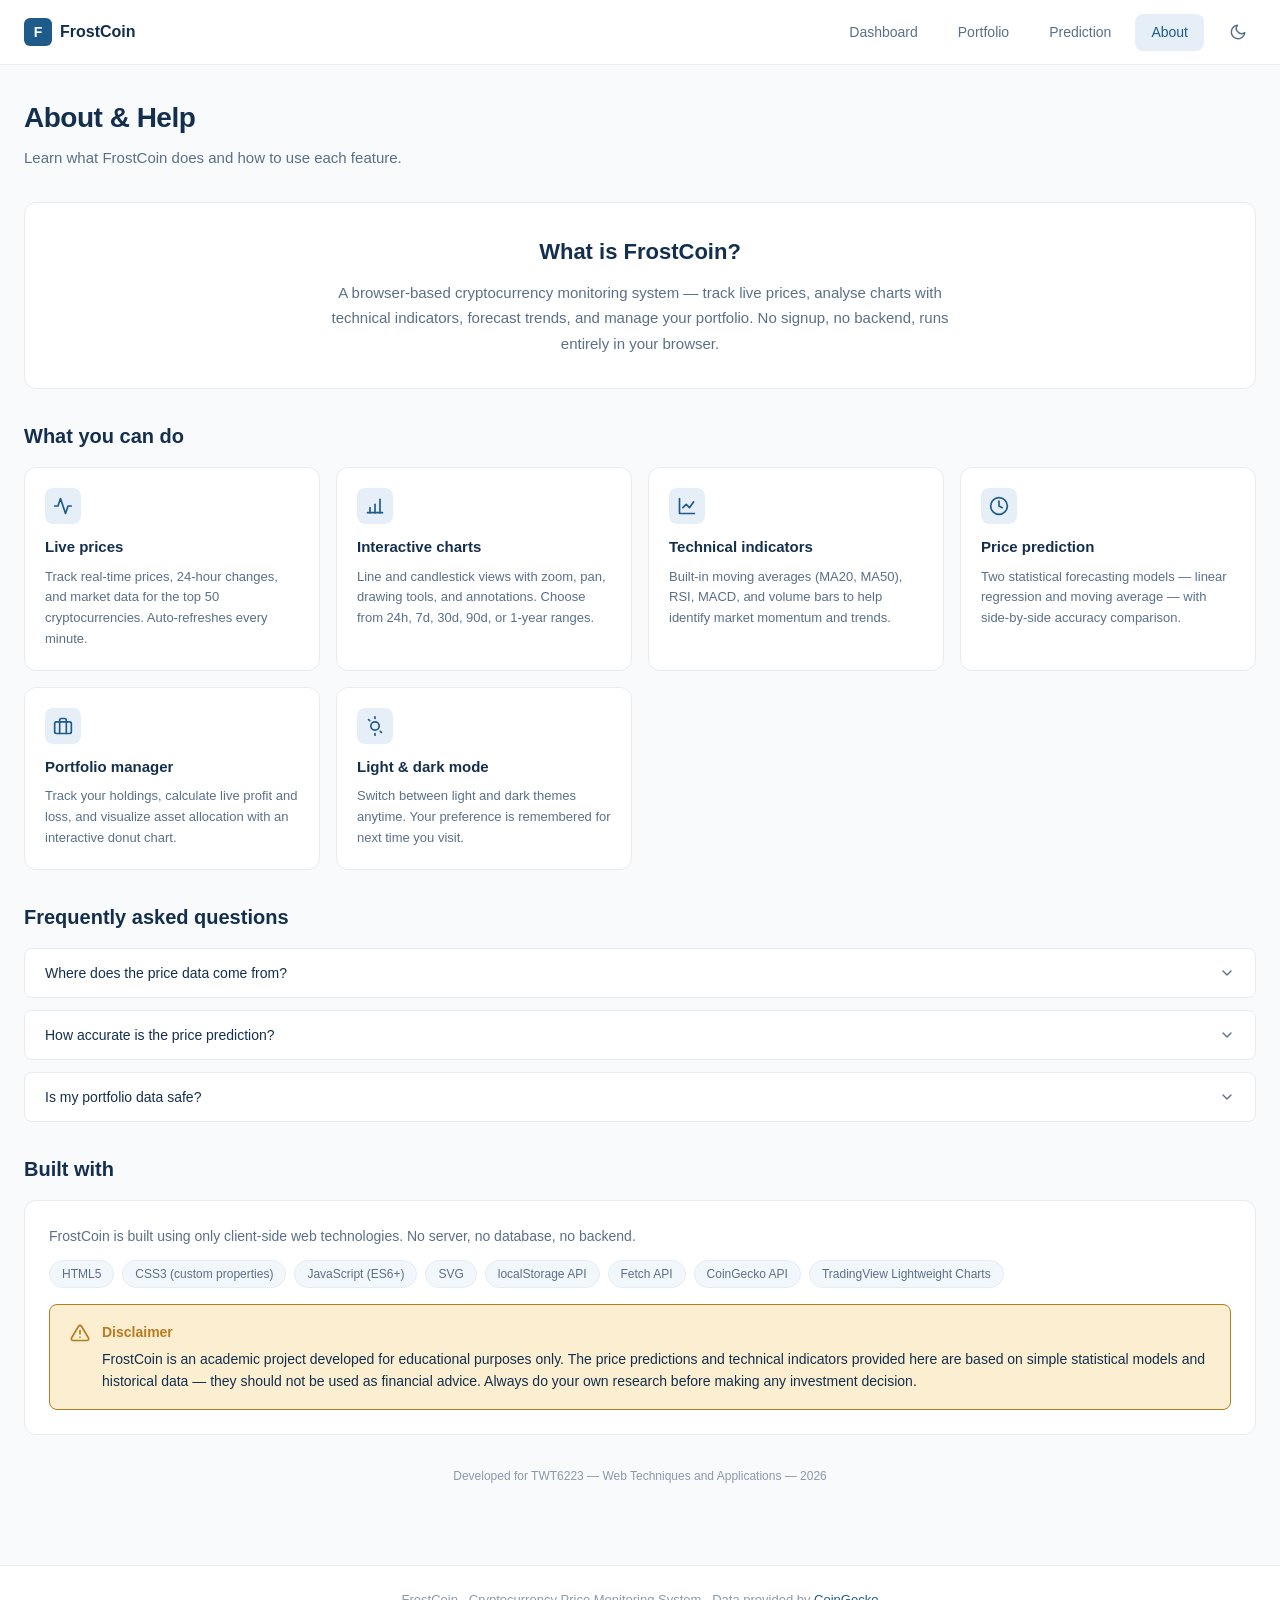
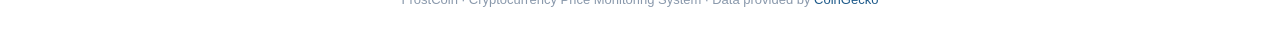
==== commit d086050f: "fixed bugs" ====
--- a/crypto-app/pages/about.html
+++ b/crypto-app/pages/about.html
@@ -71,11 +71,9 @@
         <div class="about-hero">
             <h2>What is FrostCoin?</h2>
             <p>
-                FrostCoin is a cryptocurrency price monitoring system that helps you
-                track live prices, analyze market trends with technical indicators,
-                forecast future movements, and manage your portfolio &mdash; all in one
-                place. Built with HTML5, CSS3, and JavaScript, it runs entirely in
-                your browser with no signup required.
+                A browser-based cryptocurrency monitoring system — track live prices,
+                analyse charts with technical indicators, forecast trends, and manage
+                your portfolio. No signup, no backend, runs entirely in your browser.
             </p>
         </div>
 
@@ -183,128 +181,13 @@
             </div>
         </div>
 
-        <!-- ===== How-to guides ===== -->
-        <h2 class="section-title">How to use</h2>
-
-        <!-- Guide 1: Track a coin -->
-        <div class="card" style="margin-bottom: var(--space-4);">
-            <h3 class="card-title" style="margin-bottom: var(--space-3);">Tracking a cryptocurrency</h3>
-            <ol class="steps-list">
-                <li>
-                    <strong>Open the Dashboard</strong>
-                    The main page shows the top 50 cryptocurrencies sorted by market cap.
-                </li>
-                <li>
-                    <strong>Use the search bar</strong>
-                    Type a coin name (e.g. &ldquo;Bitcoin&rdquo;) or symbol (e.g. &ldquo;BTC&rdquo;)
-                    to filter the list.
-                </li>
-                <li>
-                    <strong>Click on a coin</strong>
-                    Click any row to open the detailed view with charts, indicators, and
-                    market data.
-                </li>
-            </ol>
-        </div>
-
-        <!-- Guide 2: Read the charts -->
-        <div class="card" style="margin-bottom: var(--space-4);">
-            <h3 class="card-title" style="margin-bottom: var(--space-3);">Reading the chart</h3>
-            <ol class="steps-list">
-                <li>
-                    <strong>Choose a time range</strong>
-                    Use the 24H / 7D / 30D / 90D / 1Y buttons in the chart toolbar.
-                </li>
-                <li>
-                    <strong>Switch chart type</strong>
-                    Click &ldquo;Line&rdquo; for a simple price line, or &ldquo;Candles&rdquo;
-                    to see open/high/low/close candlesticks.
-                </li>
-                <li>
-                    <strong>Zoom and pan</strong>
-                    Scroll on the chart to zoom in and out. Click and drag to pan
-                    across time.
-                </li>
-                <li>
-                    <strong>Add moving averages</strong>
-                    Click MA 20 or MA 50 in the toolbar to overlay moving average lines.
-                </li>
-                <li>
-                    <strong>Use drawing tools</strong>
-                    The drawing buttons let you mark trend lines, horizontal support /
-                    resistance levels, and annotations directly on the chart. Click the
-                    &times; button to clear all drawings.
-                </li>
-            </ol>
-        </div>
-
-        <!-- Guide 3: Manage portfolio -->
-        <div class="card" style="margin-bottom: var(--space-4);">
-            <h3 class="card-title" style="margin-bottom: var(--space-3);">Managing your portfolio</h3>
-            <ol class="steps-list">
-                <li>
-                    <strong>Open the Portfolio page</strong>
-                    Click &ldquo;Portfolio&rdquo; in the navigation menu.
-                </li>
-                <li>
-                    <strong>Add a holding</strong>
-                    Click &ldquo;+ Add holding&rdquo;. Search for a coin, enter the
-                    amount you own and the price you paid per coin.
-                </li>
-                <li>
-                    <strong>View profit &amp; loss</strong>
-                    The summary cards show total value, total cost, and your live P/L.
-                    The donut chart shows how your portfolio is allocated.
-                </li>
-                <li>
-                    <strong>Edit or delete a holding</strong>
-                    Each row has pencil and trash icons to update or remove it.
-                </li>
-                <li>
-                    <strong>Reset everything</strong>
-                    The &ldquo;Reset&rdquo; button at the top wipes all holdings (this
-                    cannot be undone).
-                </li>
-            </ol>
-        </div>
-
-        <!-- Guide 4: Use prediction -->
-        <div class="card" style="margin-bottom: var(--space-4);">
-            <h3 class="card-title" style="margin-bottom: var(--space-3);">Running price predictions</h3>
-            <ol class="steps-list">
-                <li>
-                    <strong>Open the Prediction page</strong>
-                    Click &ldquo;Prediction&rdquo; in the navigation menu.
-                </li>
-                <li>
-                    <strong>Pick a cryptocurrency</strong>
-                    Choose any coin from the dropdown.
-                </li>
-                <li>
-                    <strong>Configure the forecast</strong>
-                    Choose how much history to use, how far ahead to forecast, and the
-                    moving average window size.
-                </li>
-                <li>
-                    <strong>Click &ldquo;Run prediction&rdquo;</strong>
-                    Both models run together. The chart shows historical data plus
-                    both forecast lines.
-                </li>
-                <li>
-                    <strong>Compare the models</strong>
-                    The accuracy cards (MAE, RMSE, MAPE) show which model fit the past
-                    data best. Lower numbers mean smaller errors.
-                </li>
-            </ol>
-        </div>
-
         <!-- ===== FAQ ===== -->
         <h2 class="section-title">Frequently asked questions</h2>
         <ul class="faq-list">
 
             <li class="faq-item">
                 <button class="faq-question">
-                    What does RSI mean and how do I read it?
+                    Where does the price data come from?
                     <svg class="faq-toggle-icon" viewBox="0 0 24 24" fill="none"
                          stroke="currentColor" stroke-width="2"
                          stroke-linecap="round" stroke-linejoin="round">
@@ -312,30 +195,8 @@
                     </svg>
                 </button>
                 <div class="faq-answer">
-                    RSI (Relative Strength Index) is a momentum indicator that ranges
-                    from 0 to 100. Traditionally, an RSI above 70 suggests the asset
-                    may be <em>overbought</em> (price has risen too fast and could
-                    reverse), while an RSI below 30 suggests it may be <em>oversold</em>
-                    (price has fallen too fast and could bounce). Values between 30
-                    and 70 indicate neutral momentum.
-                </div>
-            </li>
-
-            <li class="faq-item">
-                <button class="faq-question">
-                    What is MACD?
-                    <svg class="faq-toggle-icon" viewBox="0 0 24 24" fill="none"
-                         stroke="currentColor" stroke-width="2"
-                         stroke-linecap="round" stroke-linejoin="round">
-                        <polyline points="6 9 12 15 18 9"/>
-                    </svg>
-                </button>
-                <div class="faq-answer">
-                    MACD (Moving Average Convergence Divergence) compares a fast
-                    exponential moving average (12 periods) with a slow one (26
-                    periods). When MACD is above its signal line (9-period EMA of
-                    MACD), momentum is generally bullish. When MACD is below the
-                    signal line, momentum is generally bearish.
+                    All data comes from the <a href="https://www.coingecko.com/" target="_blank" rel="noopener">CoinGecko</a>
+                    public API, which aggregates prices from hundreds of exchanges and updates every 1&ndash;2 minutes.
                 </div>
             </li>
 
@@ -349,14 +210,9 @@
                     </svg>
                 </button>
                 <div class="faq-answer">
-                    The two models in FrostCoin (linear regression and moving average)
-                    are simple statistical forecasts based on historical price data
-                    only. They cannot account for news, regulation, sentiment, or
-                    other real-world events that drive cryptocurrency prices. The
-                    accuracy metrics (MAE, RMSE, MAPE) shown on the prediction page
-                    measure how well each model fits past data &mdash; not how well it
-                    will predict the future. <strong>These predictions are not
-                    financial advice.</strong>
+                    Linear regression and moving average are simple statistical models based on historical data only.
+                    They cannot account for news or market sentiment.
+                    <strong>Not financial advice.</strong>
                 </div>
             </li>
 
@@ -370,85 +226,8 @@
                     </svg>
                 </button>
                 <div class="faq-answer">
-                    All portfolio data is stored locally in your own browser using
-                    localStorage. Nothing is sent to any server. Clearing your browser
-                    data or using a different browser will remove your portfolio. There
-                    is no signup, no account, and no cloud sync.
-                </div>
-            </li>
-
-            <li class="faq-item">
-                <button class="faq-question">
-                    Where does the price data come from?
-                    <svg class="faq-toggle-icon" viewBox="0 0 24 24" fill="none"
-                         stroke="currentColor" stroke-width="2"
-                         stroke-linecap="round" stroke-linejoin="round">
-                        <polyline points="6 9 12 15 18 9"/>
-                    </svg>
-                </button>
-                <div class="faq-answer">
-                    All cryptocurrency data comes from the
-                    <a href="https://www.coingecko.com/" target="_blank" rel="noopener">CoinGecko</a>
-                    public API. CoinGecko aggregates data from hundreds of exchanges
-                    and updates roughly every 1&ndash;2 minutes. FrostCoin caches API
-                    responses for 60 seconds to stay within free-tier rate limits.
-                </div>
-            </li>
-
-            <li class="faq-item">
-                <button class="faq-question">
-                    Why isn&rsquo;t the data loading?
-                    <svg class="faq-toggle-icon" viewBox="0 0 24 24" fill="none"
-                         stroke="currentColor" stroke-width="2"
-                         stroke-linecap="round" stroke-linejoin="round">
-                        <polyline points="6 9 12 15 18 9"/>
-                    </svg>
-                </button>
-                <div class="faq-answer">
-                    A few common causes: (1) you&rsquo;re offline &mdash; FrostCoin needs
-                    internet to fetch live prices; (2) the CoinGecko free API is
-                    temporarily rate-limited &mdash; wait a minute and refresh;
-                    (3) your browser is blocking the request &mdash; try a different
-                    browser or check the developer console for errors.
-                </div>
-            </li>
-
-            <li class="faq-item">
-                <button class="faq-question">
-                    What do MAE, RMSE, and MAPE mean?
-                    <svg class="faq-toggle-icon" viewBox="0 0 24 24" fill="none"
-                         stroke="currentColor" stroke-width="2"
-                         stroke-linecap="round" stroke-linejoin="round">
-                        <polyline points="6 9 12 15 18 9"/>
-                    </svg>
-                </button>
-                <div class="faq-answer">
-                    These are accuracy metrics that measure how close a model&rsquo;s
-                    predictions were to the actual prices.
-                    <strong>MAE</strong> (Mean Absolute Error) is the average absolute
-                    difference in dollars.
-                    <strong>RMSE</strong> (Root Mean Squared Error) is similar but
-                    penalizes large errors more heavily.
-                    <strong>MAPE</strong> (Mean Absolute Percentage Error) expresses
-                    the error as a percentage of the actual price, which is useful
-                    when comparing different coins. Lower numbers indicate better fit.
-                </div>
-            </li>
-
-            <li class="faq-item">
-                <button class="faq-question">
-                    Can I trade or buy crypto from this site?
-                    <svg class="faq-toggle-icon" viewBox="0 0 24 24" fill="none"
-                         stroke="currentColor" stroke-width="2"
-                         stroke-linecap="round" stroke-linejoin="round">
-                        <polyline points="6 9 12 15 18 9"/>
-                    </svg>
-                </button>
-                <div class="faq-answer">
-                    No. FrostCoin is a monitoring and analysis tool only. You cannot
-                    buy, sell, or transfer cryptocurrency through this site. The
-                    portfolio feature is for tracking purposes &mdash; you record what
-                    you already own elsewhere.
+                    All portfolio data is stored locally in your browser via localStorage. Nothing is sent to any server.
+                    No signup, no account, no cloud sync.
                 </div>
             </li>
 
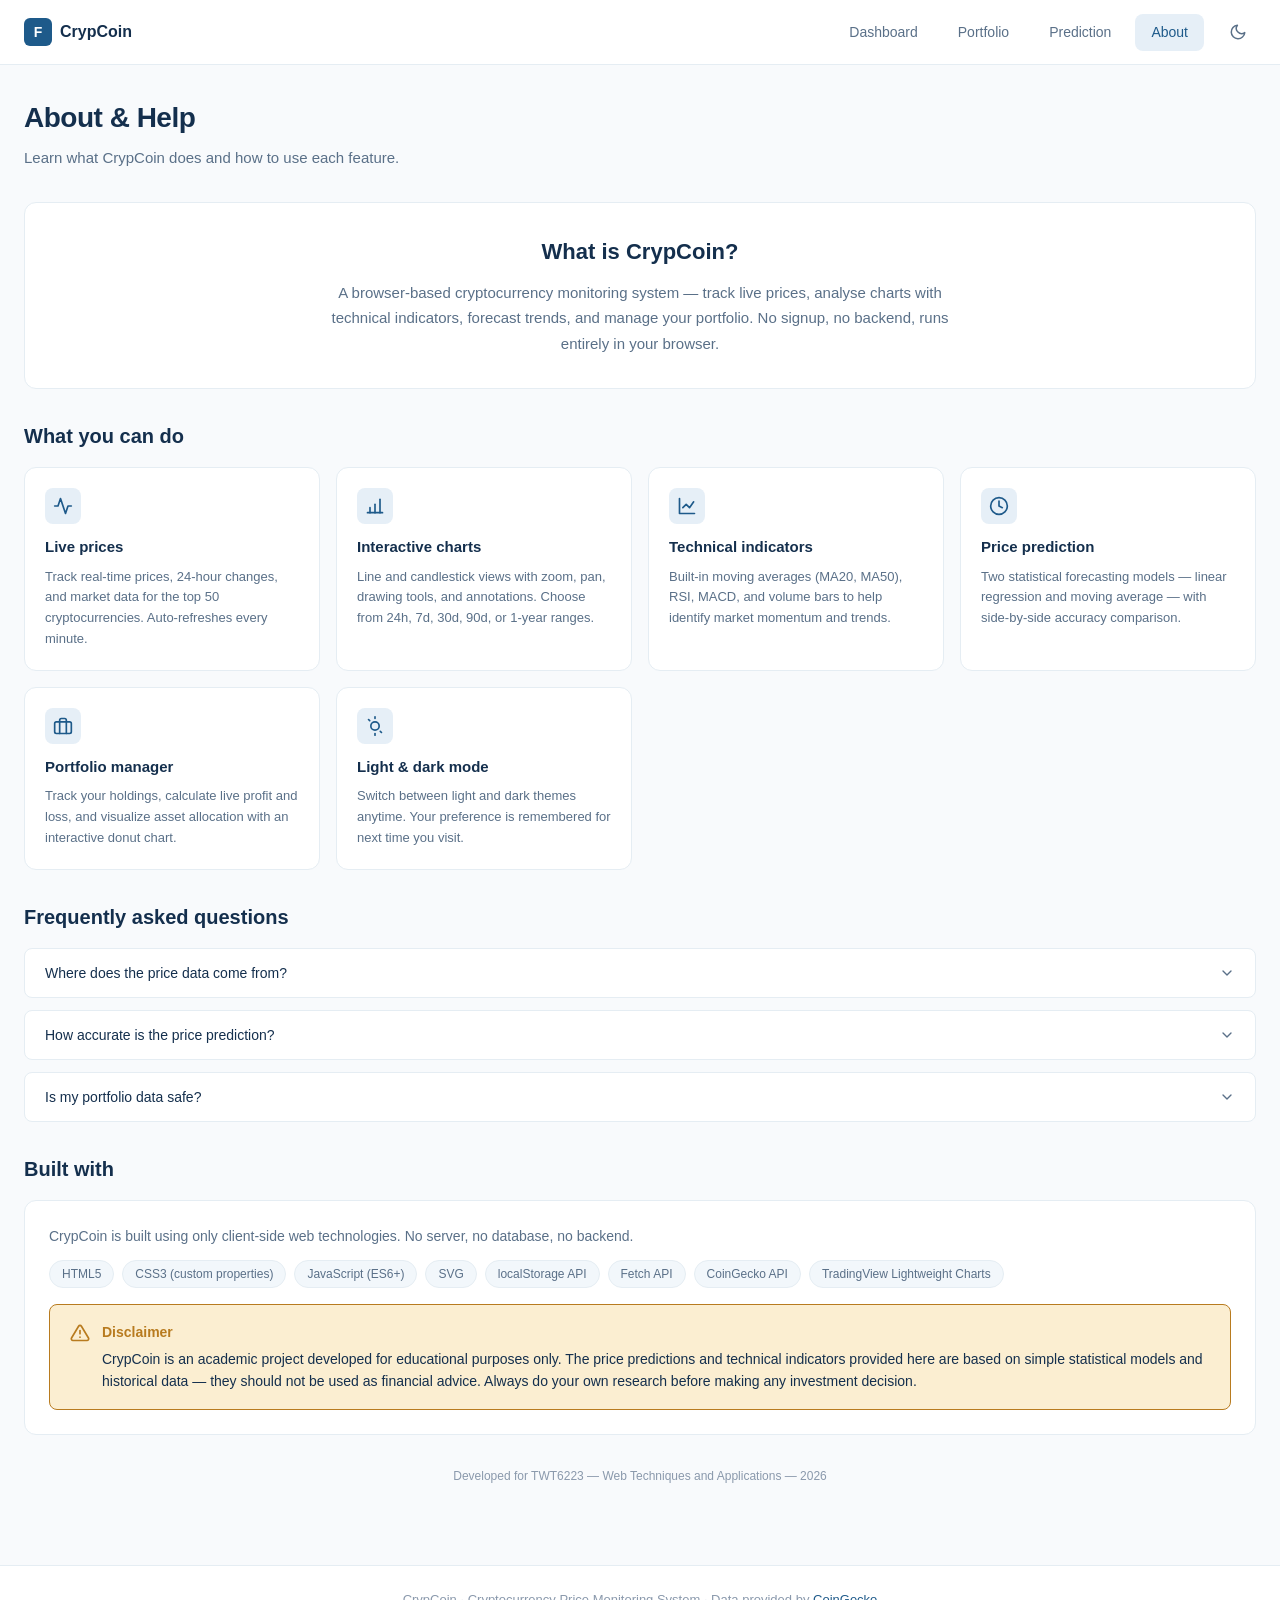
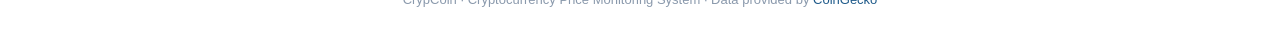
==== commit 646a188e: "change name" ====
--- a/crypto-app/pages/about.html
+++ b/crypto-app/pages/about.html
@@ -3,14 +3,14 @@
 <head>
     <meta charset="UTF-8">
     <meta name="viewport" content="width=device-width, initial-scale=1.0">
-    <title>About &amp; Help — FrostCoin</title>
+    <title>About &amp; Help — CrypCoin</title>
     <link rel="stylesheet" href="../css/styles.css">
 
     <!-- Apply saved theme immediately to avoid a flash of light theme on load -->
     <script>
         (function () {
             try {
-                var saved = localStorage.getItem('frostcoin-theme');
+                var saved = localStorage.getItem('crypcoin-theme');
                 if (saved === 'dark') {
                     document.documentElement.setAttribute('data-theme', 'dark');
                 }
@@ -25,7 +25,7 @@
         <div class="header-container">
             <a href="../index.html" class="logo">
                 <span class="logo-mark">F</span>
-                <span>FrostCoin</span>
+                <span>CrypCoin</span>
             </a>
             <nav class="main-nav">
                 <a href="../index.html" class="nav-link">Dashboard</a>
@@ -64,12 +64,12 @@
 
         <div class="page-header">
             <h1 class="page-title">About &amp; Help</h1>
-            <p class="page-subtitle">Learn what FrostCoin does and how to use each feature.</p>
+            <p class="page-subtitle">Learn what CrypCoin does and how to use each feature.</p>
         </div>
 
         <!-- ===== Hero / Intro ===== -->
         <div class="about-hero">
-            <h2>What is FrostCoin?</h2>
+            <h2>What is CrypCoin?</h2>
             <p>
                 A browser-based cryptocurrency monitoring system — track live prices,
                 analyse charts with technical indicators, forecast trends, and manage
@@ -237,7 +237,7 @@
         <h2 class="section-title">Built with</h2>
         <div class="card">
             <p style="color: var(--text-secondary); font-size: 14px; line-height: 1.7;">
-                FrostCoin is built using only client-side web technologies. No
+                CrypCoin is built using only client-side web technologies. No
                 server, no database, no backend.
             </p>
             <div class="tech-stack">
@@ -261,7 +261,7 @@
                 </svg>
                 <div>
                     <strong>Disclaimer</strong>
-                    FrostCoin is an academic project developed for educational purposes
+                    CrypCoin is an academic project developed for educational purposes
                     only. The price predictions and technical indicators provided here
                     are based on simple statistical models and historical data &mdash;
                     they should not be used as financial advice. Always do your own
@@ -279,7 +279,7 @@
 
     <!-- ============ Footer ============ -->
     <footer class="site-footer">
-        <p>FrostCoin &middot; Cryptocurrency Price Monitoring System &middot;
+        <p>CrypCoin &middot; Cryptocurrency Price Monitoring System &middot;
            Data provided by <a href="https://www.coingecko.com/" target="_blank" rel="noopener">CoinGecko</a></p>
     </footer>
 
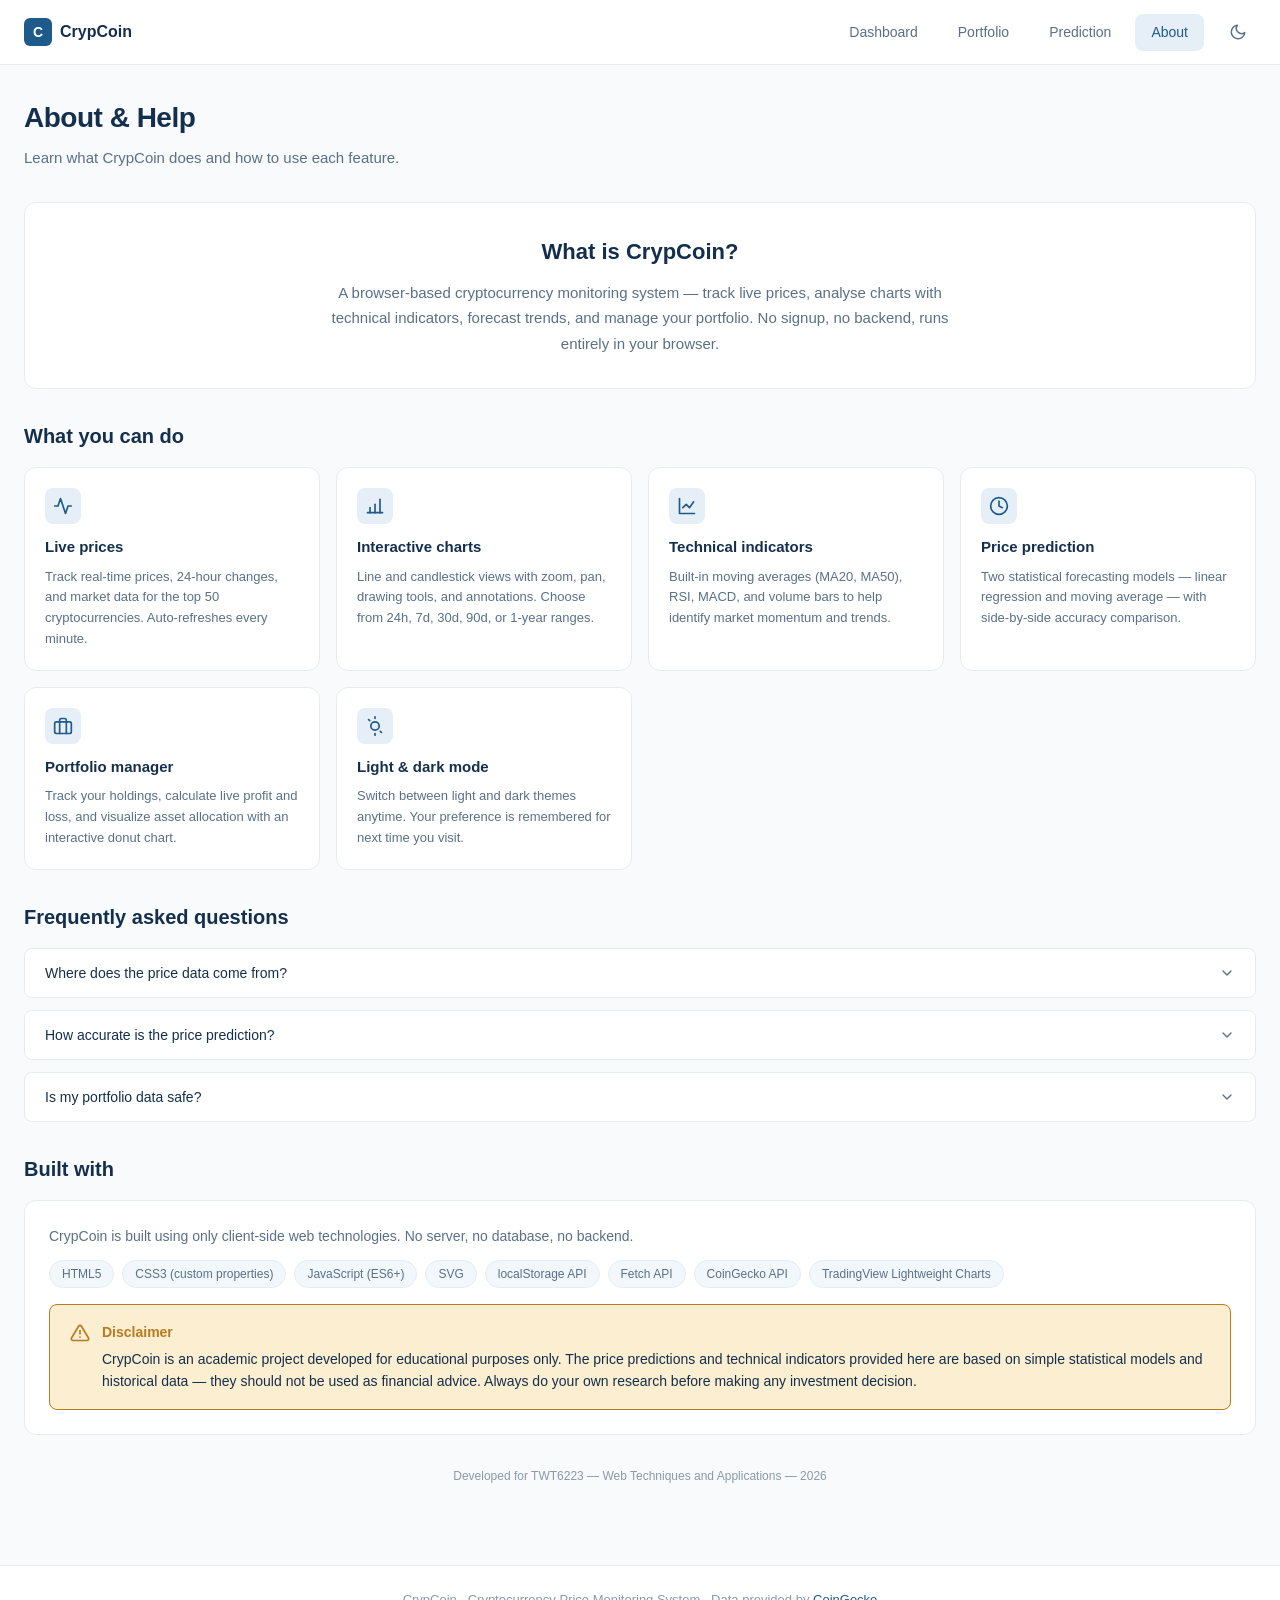
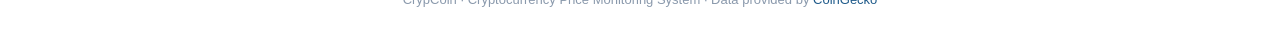
==== commit de885a6f: "fixed bug" ====
--- a/crypto-app/pages/about.html
+++ b/crypto-app/pages/about.html
@@ -24,7 +24,7 @@
     <header class="site-header">
         <div class="header-container">
             <a href="../index.html" class="logo">
-                <span class="logo-mark">F</span>
+                <span class="logo-mark">C</span>
                 <span>CrypCoin</span>
             </a>
             <nav class="main-nav">
